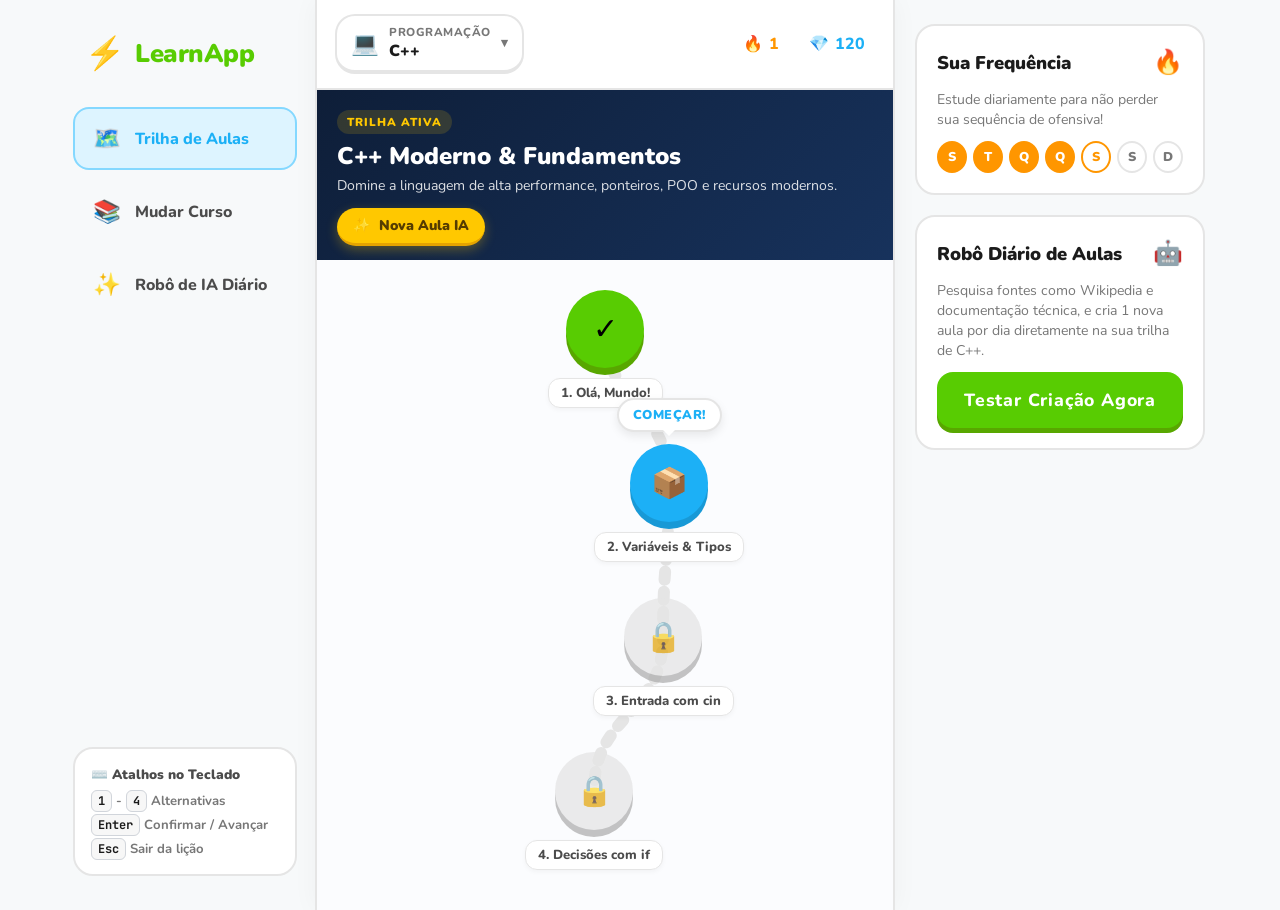
==== android/app/src/main/assets/index.html @ e6656e7a "feat(android): Estrutura nativa do projeto Android em Kotlin com WebView, ponte nativa e workflow de" ====
<!DOCTYPE html>
<html lang="pt-BR">
<head>
  <meta charset="UTF-8">
  <meta name="viewport" content="width=device-width, initial-scale=1.0, maximum-scale=1.0, user-scalable=no, viewport-fit=cover">
  <meta name="theme-color" content="#58cc02">
  <meta name="apple-mobile-web-app-capable" content="yes">
  <meta name="apple-mobile-web-app-status-bar-style" content="black-translucent">
  <title>LearnApp - Trilha de Aprendizado Diária</title>
  
  <link rel="manifest" href="manifest.json">
  <link rel="stylesheet" href="css/styles.css">
  
  <link rel="preconnect" href="https://fonts.googleapis.com">
  <link rel="preconnect" href="https://fonts.gstatic.com" crossorigin>
  <link href="https://fonts.googleapis.com/css2?family=Nunito:wght@600;700;800;900&family=JetBrains+Mono:wght@500;700&display=swap" rel="stylesheet">
</head>
<body>
  <!-- Container Principal Responsivo (Mobile & Desktop) -->
  <div class="desktop-layout-wrapper">

    <!-- BARRA LATERAL ESQUERDA (DESKTOP) -->
    <aside class="desktop-sidebar-left">
      <div class="brand-logo">
        <span class="logo-icon">⚡</span>
        <span class="logo-text">LearnApp</span>
      </div>

      <nav class="sidebar-nav">
        <button class="nav-item active" id="nav-trail">
          <span class="nav-icon">🗺️</span>
          <span class="nav-label">Trilha de Aulas</span>
        </button>
        <button class="nav-item" id="nav-topics" onclick="window.app && window.app.openTopicModal()">
          <span class="nav-icon">📚</span>
          <span class="nav-label">Mudar Curso</span>
        </button>
        <button class="nav-item" id="nav-ai-bot" onclick="window.app && window.app.openGeneratorModal()">
          <span class="nav-icon">✨</span>
          <span class="nav-label">Robô de IA Diário</span>
        </button>
      </nav>

      <div class="sidebar-shortcuts-card">
        <div class="shortcuts-title">⌨️ Atalhos no Teclado</div>
        <ul class="shortcuts-list">
          <li><kbd>1</kbd> - <kbd>4</kbd> Alternativas</li>
          <li><kbd>Enter</kbd> Confirmar / Avançar</li>
          <li><kbd>Esc</kbd> Sair da lição</li>
        </ul>
      </div>
    </aside>

    <!-- COLUNA CENTRAL (TRILHA ESTILO DUOLINGO) -->
    <main class="main-content-column">
      
      <!-- Barra Superior (Mobile & Desktop) -->
      <header class="top-nav">
        <div class="topic-selector-btn" id="topic-selector-btn" title="Mudar Tópico de Estudo">
          <span class="topic-icon">💻</span>
          <div class="topic-breadcrumb">
            <span class="topic-category" id="current-category">Programação</span>
            <span class="topic-title" id="current-subtopic">C++</span>
          </div>
          <span class="dropdown-arrow">▾</span>
        </div>

        <div class="user-stats">
          <div class="stat-badge streak-badge" title="Dias seguidos de estudo">
            <span class="stat-icon">🔥</span>
            <span class="stat-value" id="streak-count">1</span>
          </div>
          <div class="stat-badge xp-badge" title="Seus pontos de experiência">
            <span class="stat-icon">💎</span>
            <span class="stat-value" id="xp-count">120</span>
          </div>
        </div>
      </header>

      <!-- Banner Informativo do Tópico Atual -->
      <section class="topic-hero">
        <div class="hero-content">
          <div class="hero-tag">Trilha Ativa</div>
          <h1 id="hero-subtopic-title">C++ Fundamentos</h1>
          <p id="hero-subtopic-desc">Aprenda a linguagem de alta performance passo a passo com aulas interativas diárias.</p>
        </div>
        <button class="btn-generator-action" id="btn-simulate-daily" title="Simula a criação automática de uma nova aula hoje">
          <span class="sparkle">✨</span> Nova Aula IA
        </button>
      </section>

      <!-- Caminho de Aprendizado (Path estilo Duolingo em Zigzag) -->
      <section class="path-container" id="path-container">
        <svg class="path-connector-svg" id="path-svg"></svg>
        <div class="nodes-list" id="nodes-list"></div>
      </section>

      <!-- Navegação Inferior (Apenas Mobile / Android) -->
      <nav class="mobile-bottom-nav">
        <button class="mobile-nav-btn active">
          <span>🗺️</span>
          <small>Trilha</small>
        </button>
        <button class="mobile-nav-btn" onclick="window.app && window.app.openTopicModal()">
          <span>📚</span>
          <small>Cursos</small>
        </button>
        <button class="mobile-nav-btn" onclick="window.app && window.app.openGeneratorModal()">
          <span>✨</span>
          <small>Robô IA</small>
        </button>
      </nav>
    </main>

    <!-- BARRA LATERAL DIREITA (DESKTOP) -->
    <aside class="desktop-sidebar-right">
      <div class="desktop-card streak-card">
        <div class="card-header-row">
          <h3>Sua Frequência</h3>
          <span style="font-size: 1.5rem;">🔥</span>
        </div>
        <p class="card-desc">Estude diariamente para não perder sua sequência de ofensiva!</p>
        <div class="streak-days-row">
          <div class="day-circle active">S</div>
          <div class="day-circle active">T</div>
          <div class="day-circle active">Q</div>
          <div class="day-circle active">Q</div>
          <div class="day-circle today">S</div>
          <div class="day-circle">S</div>
          <div class="day-circle">D</div>
        </div>
      </div>

      <div class="desktop-card ai-info-card">
        <div class="card-header-row">
          <h3>Robô Diário de Aulas</h3>
          <span style="font-size: 1.5rem;">🤖</span>
        </div>
        <p class="card-desc">
          Pesquisa fontes como Wikipedia e documentação técnica, e cria 1 nova aula por dia diretamente na sua trilha de C++.
        </p>
        <button class="btn-tactile btn-primary btn-sm" onclick="window.app && window.app.openGeneratorModal()">
          Testar Criação Agora
        </button>
      </div>
    </aside>
  </div>

  <!-- MODAIS E COMPONENTES GLOBAIS -->

  <!-- Modal Seletor de Tópicos e Subtópicos -->
  <div class="modal-overlay hidden" id="topic-modal">
    <div class="modal-card">
      <div class="modal-header">
        <h2>Selecione o Conteúdo</h2>
        <button class="modal-close-btn" id="close-topic-modal">✕</button>
      </div>
      <div class="modal-body" id="topics-tree-container"></div>
    </div>
  </div>

  <!-- Modal de Execução da Lição (Player Interativo com Botões Grandes) -->
  <div class="lesson-player-overlay hidden" id="lesson-player">
    <div class="player-container">
      <!-- Topo da Lição: Progresso e Fechar -->
      <div class="player-header">
        <button class="player-close-btn" id="close-lesson-btn" title="Sair da lição">✕</button>
        <div class="progress-bar-bg">
          <div class="progress-bar-fill" id="lesson-progress-fill" style="width: 0%;"></div>
        </div>
        <div class="player-hearts" title="Energia">❤️</div>
      </div>

      <!-- Conteúdo do Passo da Lição -->
      <div class="player-body" id="player-step-content"></div>

      <!-- Rodapé da Lição: Feedback e Botão Grande de Avançar -->
      <footer class="player-footer" id="player-footer">
        <div class="feedback-banner hidden" id="feedback-banner">
          <div class="feedback-icon" id="feedback-icon">✓</div>
          <div class="feedback-text">
            <strong id="feedback-title">Excelente!</strong>
            <p id="feedback-message">Explicação da resposta.</p>
          </div>
        </div>
        <button class="btn-tactile btn-continue" id="btn-player-action">CONTINUAR</button>
      </footer>
    </div>
  </div>

  <!-- Modal Simulador da IA Geradora Diária -->
  <div class="modal-overlay hidden" id="generator-modal">
    <div class="modal-card generator-card">
      <div class="modal-header">
        <h2>🤖 Robô de Criação Diária</h2>
        <button class="modal-close-btn" id="close-generator-modal">✕</button>
      </div>
      <div class="modal-body">
        <p class="generator-info">
          Este recurso demonstra como o código no servidor pesquisa novos conteúdos na internet e cria automaticamente o próximo nó do seu caminho de aprendizado!
        </p>
        <div class="generator-status-box" id="generator-status">
          <div class="status-step" id="gen-step-1">🔍 1. Pesquisando novo tópico na internet (C++20/C++23)...</div>
          <div class="status-step" id="gen-step-2">🧠 2. Estruturando aula didática e exercícios com IA...</div>
          <div class="status-step" id="gen-step-3">💾 3. Salvando nova aula no caminho de estudos...</div>
        </div>
        <button class="btn-tactile btn-primary btn-full" id="btn-run-simulation">
          GERAR NOVA AULA DE HOJE
        </button>
      </div>
    </div>
  </div>

  <script src="js/courses.js"></script>
  <script src="js/app.js"></script>
  <script>
    // Registro do Service Worker para Android e Desktop
    if ('serviceWorker' in navigator) {
      window.addEventListener('load', () => {
        navigator.serviceWorker.register('sw.js').catch(() => {});
      });
    }
  </script>
</body>
</html>
---- android/app/src/main/assets/css/styles.css ----
:root {
  --color-green: #58cc02;
  --color-green-shadow: #58a700;
  --color-blue: #1cb0f6;
  --color-blue-shadow: #1899d6;
  --color-gold: #ffc800;
  --color-gold-shadow: #e5a400;
  --color-orange: #ff9600;
  --color-orange-shadow: #d87e00;
  --color-red: #ea2b2b;
  --color-red-shadow: #c71b1b;
  --color-purple: #ce82ff;
  --color-purple-shadow: #a855f7;

  --color-gray-100: #f7f7f7;
  --color-gray-200: #e5e5e5;
  --color-gray-300: #d1d5db;
  --color-gray-500: #777777;
  --color-gray-700: #4b4b4b;
  --color-gray-900: #1b1b1b;
  --color-card-locked: #e5e5e5;
  --color-card-locked-shadow: #afafaf;

  --font-main: 'Nunito', -apple-system, BlinkMacSystemFont, 'Segoe UI', Roboto, sans-serif;
  --font-mono: 'JetBrains Mono', monospace;

  --border-radius-pill: 9999px;
  --border-radius-card: 20px;
  --border-radius-btn: 16px;
}

* {
  box-sizing: border-box;
  margin: 0;
  padding: 0;
  -webkit-tap-highlight-color: transparent;
}

body {
  font-family: var(--font-main);
  background-color: #f7f9fa;
  color: var(--color-gray-900);
  min-height: 100vh;
  overflow-x: hidden;
}

/* ==========================================================================
   Layout Responsivo: Wrapper Multi-Plataforma (Desktop & Android)
   ========================================================================== */
.desktop-layout-wrapper {
  display: flex;
  justify-content: center;
  width: 100%;
  max-width: 1240px;
  margin: 0 auto;
  min-height: 100vh;
}

/* Coluna Central */
.main-content-column {
  width: 100%;
  max-width: 580px;
  background-color: #ffffff;
  min-height: 100vh;
  display: flex;
  flex-direction: column;
  position: relative;
  box-shadow: 0 0 25px rgba(0,0,0,0.04);
}

/* ==========================================================================
   Barra Lateral Esquerda (Desktop)
   ========================================================================== */
.desktop-sidebar-left {
  display: none;
  width: 260px;
  padding: 24px 18px;
  flex-direction: column;
  gap: 24px;
  position: sticky;
  top: 0;
  height: 100vh;
}

.brand-logo {
  display: flex;
  align-items: center;
  gap: 10px;
  padding: 8px 12px;
}

.logo-icon {
  font-size: 2rem;
}

.logo-text {
  font-size: 1.6rem;
  font-weight: 900;
  color: var(--color-green);
  letter-spacing: -0.5px;
}

.sidebar-nav {
  display: flex;
  flex-direction: column;
  gap: 10px;
}

.nav-item {
  display: flex;
  align-items: center;
  gap: 14px;
  padding: 14px 18px;
  border-radius: var(--border-radius-btn);
  border: 2px solid transparent;
  background: transparent;
  font-family: var(--font-main);
  font-size: 1rem;
  font-weight: 800;
  color: var(--color-gray-700);
  cursor: pointer;
  transition: all 0.15s ease;
  text-align: left;
}

.nav-item:hover {
  background: #f0f2f5;
}

.nav-item.active {
  background: #ddf4ff;
  border-color: #84d8ff;
  color: var(--color-blue);
}

.nav-icon {
  font-size: 1.4rem;
}

.sidebar-shortcuts-card {
  margin-top: auto;
  background: #ffffff;
  border: 2px solid var(--color-gray-200);
  border-radius: var(--border-radius-card);
  padding: 16px;
}

.shortcuts-title {
  font-size: 0.85rem;
  font-weight: 900;
  color: var(--color-gray-700);
  margin-bottom: 8px;
}

.shortcuts-list {
  list-style: none;
  display: flex;
  flex-direction: column;
  gap: 6px;
  font-size: 0.82rem;
  color: var(--color-gray-500);
  font-weight: 700;
}

.shortcuts-list kbd {
  background: var(--color-gray-100);
  border: 1px solid var(--color-gray-300);
  padding: 2px 6px;
  border-radius: 6px;
  font-family: var(--font-mono);
  font-size: 0.75rem;
  color: var(--color-gray-900);
}

/* ==========================================================================
   Barra Lateral Direita (Desktop)
   ========================================================================== */
.desktop-sidebar-right {
  display: none;
  width: 330px;
  padding: 24px 20px;
  flex-direction: column;
  gap: 20px;
  position: sticky;
  top: 0;
  height: 100vh;
}

.desktop-card {
  background: #ffffff;
  border: 2px solid var(--color-gray-200);
  border-radius: var(--border-radius-card);
  padding: 20px;
  display: flex;
  flex-direction: column;
  gap: 12px;
}

.card-header-row {
  display: flex;
  justify-content: space-between;
  align-items: center;
}

.card-header-row h3 {
  font-size: 1.15rem;
  font-weight: 900;
  color: var(--color-gray-900);
}

.card-desc {
  font-size: 0.88rem;
  color: var(--color-gray-500);
  line-height: 1.4;
}

.streak-days-row {
  display: flex;
  justify-content: space-between;
  gap: 6px;
}

.day-circle {
  width: 32px;
  height: 32px;
  border-radius: 50%;
  border: 2px solid var(--color-gray-200);
  display: flex;
  align-items: center;
  justify-content: center;
  font-size: 0.8rem;
  font-weight: 900;
  color: var(--color-gray-500);
}

.day-circle.active {
  background: var(--color-orange);
  border-color: var(--color-orange);
  color: white;
}

.day-circle.today {
  border-color: var(--color-orange);
  color: var(--color-orange);
}

.btn-sm {
  padding: 10px 14px;
  font-size: 0.9rem;
}

/* ==========================================================================
   Barra Superior de Navegação
   ========================================================================== */
.top-nav {
  position: sticky;
  top: 0;
  z-index: 50;
  display: flex;
  justify-content: space-between;
  align-items: center;
  padding: 14px 18px;
  background: rgba(255, 255, 255, 0.96);
  backdrop-filter: blur(8px);
  border-bottom: 2px solid var(--color-gray-200);
}

.topic-selector-btn {
  display: flex;
  align-items: center;
  gap: 10px;
  padding: 8px 14px;
  border-radius: var(--border-radius-card);
  border: 2px solid var(--color-gray-200);
  border-bottom: 4px solid var(--color-gray-200);
  cursor: pointer;
  background: white;
  transition: all 0.1s ease;
  user-select: none;
}

.topic-selector-btn:hover {
  background: var(--color-gray-100);
}

.topic-selector-btn:active {
  transform: translateY(2px);
  border-bottom-width: 2px;
}

.topic-icon {
  font-size: 1.4rem;
}

.topic-breadcrumb {
  display: flex;
  flex-direction: column;
}

.topic-category {
  font-size: 0.72rem;
  font-weight: 800;
  text-transform: uppercase;
  color: var(--color-gray-500);
  letter-spacing: 0.5px;
}

.topic-title {
  font-size: 1rem;
  font-weight: 900;
  color: var(--color-gray-900);
}

.dropdown-arrow {
  color: var(--color-gray-500);
  font-size: 0.8rem;
  font-weight: 900;
}

.user-stats {
  display: flex;
  align-items: center;
  gap: 10px;
}

.stat-badge {
  display: flex;
  align-items: center;
  gap: 6px;
  font-size: 1rem;
  font-weight: 800;
  padding: 6px 10px;
  border-radius: var(--border-radius-pill);
}

.streak-badge {
  color: var(--color-orange);
}

.xp-badge {
  color: var(--color-blue);
}

/* ==========================================================================
   Hero / Cabeçalho do Subtópico
   ========================================================================== */
.topic-hero {
  padding: 20px 20px 14px 20px;
  background: linear-gradient(135deg, #0e1e38 0%, #17325c 100%);
  color: white;
  display: flex;
  flex-direction: column;
  gap: 12px;
}

.hero-tag {
  display: inline-block;
  font-size: 0.72rem;
  font-weight: 900;
  letter-spacing: 1px;
  text-transform: uppercase;
  color: var(--color-gold);
  background: rgba(255, 200, 0, 0.15);
  padding: 4px 10px;
  border-radius: var(--border-radius-pill);
  width: fit-content;
  margin-bottom: 6px;
}

.hero-content h1 {
  font-size: 1.5rem;
  font-weight: 900;
  margin-bottom: 4px;
}

.hero-content p {
  font-size: 0.88rem;
  opacity: 0.85;
  line-height: 1.4;
}

.btn-generator-action {
  align-self: flex-start;
  display: flex;
  align-items: center;
  gap: 8px;
  background: var(--color-gold);
  color: #553c00;
  font-family: var(--font-main);
  font-size: 0.88rem;
  font-weight: 900;
  padding: 8px 16px;
  border-radius: var(--border-radius-pill);
  border: none;
  border-bottom: 3px solid var(--color-gold-shadow);
  cursor: pointer;
  box-shadow: 0 4px 12px rgba(255, 200, 0, 0.3);
  transition: transform 0.1s, border-bottom-width 0.1s;
}

.btn-generator-action:hover {
  filter: brightness(1.05);
}

.btn-generator-action:active {
  transform: translateY(2px);
  border-bottom-width: 1px;
}

/* ==========================================================================
   Caminho de Aprendizado (Path Duolingo)
   ========================================================================== */
.path-container {
  flex: 1;
  position: relative;
  padding: 30px 10px 100px 10px;
  display: flex;
  flex-direction: column;
  align-items: center;
  min-height: 600px;
  background: #fbfcfe;
}

.path-connector-svg {
  position: absolute;
  top: 0;
  left: 0;
  width: 100%;
  height: 100%;
  pointer-events: none;
  z-index: 1;
}

.nodes-list {
  display: flex;
  flex-direction: column;
  align-items: center;
  gap: 36px;
  width: 100%;
  position: relative;
  z-index: 2;
}

/* Estrutura de cada Nó */
.node-wrapper {
  position: relative;
  display: flex;
  flex-direction: column;
  align-items: center;
  transition: transform 0.3s ease;
}

/* Botão Redondo 3D do Nó */
.node-circle-btn {
  width: 78px;
  height: 78px;
  border-radius: 50%;
  border: none;
  cursor: pointer;
  display: flex;
  flex-direction: column;
  align-items: center;
  justify-content: center;
  position: relative;
  transition: transform 0.1s ease, box-shadow 0.1s ease;
  user-select: none;
}

.node-circle-btn .node-icon {
  font-size: 1.85rem;
}

/* Estados do Nó */
.node-wrapper.completed .node-circle-btn {
  background: var(--color-green);
  box-shadow: 0 7px 0 var(--color-green-shadow);
}

.node-wrapper.completed .node-circle-btn:active {
  transform: translateY(4px);
  box-shadow: 0 3px 0 var(--color-green-shadow);
}

.node-wrapper.current .node-circle-btn {
  background: var(--color-blue);
  box-shadow: 0 7px 0 var(--color-blue-shadow);
  animation: pulse-current 2s infinite ease-in-out;
}

.node-wrapper.current .node-circle-btn:active {
  transform: translateY(4px);
  box-shadow: 0 3px 0 var(--color-blue-shadow);
}

.node-wrapper.locked .node-circle-btn {
  background: var(--color-card-locked);
  box-shadow: 0 7px 0 var(--color-card-locked-shadow);
  cursor: not-allowed;
  opacity: 0.75;
}

.node-wrapper.daily-ai .node-circle-btn {
  background: var(--color-purple);
  box-shadow: 0 7px 0 var(--color-purple-shadow);
}

.node-wrapper.daily-ai .node-circle-btn:active {
  transform: translateY(4px);
  box-shadow: 0 3px 0 var(--color-purple-shadow);
}

/* Tooltip do Nó Ativo */
.node-tooltip {
  position: absolute;
  top: -46px;
  background: #ffffff;
  color: var(--color-blue);
  font-size: 0.8rem;
  font-weight: 900;
  padding: 6px 14px;
  border-radius: var(--border-radius-pill);
  border: 2px solid var(--color-gray-200);
  box-shadow: 0 4px 10px rgba(0,0,0,0.08);
  white-space: nowrap;
  animation: bounce-tooltip 1s infinite alternate ease-in-out;
  letter-spacing: 0.5px;
}

.node-tooltip::after {
  content: '';
  position: absolute;
  bottom: -6px;
  left: 50%;
  transform: translateX(-50%);
  width: 0;
  height: 0;
  border-left: 6px solid transparent;
  border-right: 6px solid transparent;
  border-top: 6px solid #ffffff;
}

/* Rótulo abaixo do nó */
.node-title-badge {
  margin-top: 10px;
  font-size: 0.82rem;
  font-weight: 800;
  color: var(--color-gray-700);
  background: white;
  padding: 5px 12px;
  border-radius: 12px;
  border: 1px solid var(--color-gray-200);
  max-width: 170px;
  text-align: center;
  box-shadow: 0 2px 5px rgba(0,0,0,0.04);
}

.node-tag-ia {
  display: inline-block;
  font-size: 0.65rem;
  color: var(--color-purple);
  font-weight: 900;
  margin-right: 4px;
}

@keyframes pulse-current {
  0% { transform: scale(1); }
  50% { transform: scale(1.05); }
  100% { transform: scale(1); }
}

@keyframes bounce-tooltip {
  0% { transform: translateY(0); }
  100% { transform: translateY(-4px); }
}

/* ==========================================================================
   Navegação Inferior Mobile / Android
   ========================================================================== */
.mobile-bottom-nav {
  display: flex;
  position: fixed;
  bottom: 0;
  left: 0;
  right: 0;
  background: #ffffff;
  border-top: 2px solid var(--color-gray-200);
  padding: 8px 16px;
  padding-bottom: max(8px, env(safe-area-inset-bottom));
  justify-content: space-around;
  z-index: 40;
}

.mobile-nav-btn {
  display: flex;
  flex-direction: column;
  align-items: center;
  gap: 2px;
  background: none;
  border: none;
  cursor: pointer;
  font-family: var(--font-main);
  color: var(--color-gray-500);
  font-weight: 800;
}

.mobile-nav-btn span {
  font-size: 1.4rem;
}

.mobile-nav-btn small {
  font-size: 0.72rem;
}

.mobile-nav-btn.active {
  color: var(--color-blue);
}

/* ==========================================================================
   Botões Táteis 3D (Design Duolingo)
   ========================================================================== */
.btn-tactile {
  width: 100%;
  font-family: var(--font-main);
  font-size: 1.1rem;
  font-weight: 800;
  letter-spacing: 0.8px;
  padding: 16px 20px;
  border-radius: var(--border-radius-btn);
  border: none;
  cursor: pointer;
  user-select: none;
  transition: all 0.1s ease;
  display: flex;
  align-items: center;
  justify-content: center;
  gap: 8px;
}

.btn-primary {
  background: var(--color-green);
  color: white;
  box-shadow: 0 5px 0 var(--color-green-shadow);
}

.btn-primary:hover {
  filter: brightness(1.05);
}

.btn-primary:active {
  transform: translateY(3px);
  box-shadow: 0 2px 0 var(--color-green-shadow);
}

.btn-continue {
  background: var(--color-green);
  color: white;
  box-shadow: 0 5px 0 var(--color-green-shadow);
}

.btn-continue:active {
  transform: translateY(3px);
  box-shadow: 0 2px 0 var(--color-green-shadow);
}

/* ==========================================================================
   Modais Genéricos
   ========================================================================== */
.modal-overlay {
  position: fixed;
  top: 0;
  left: 0;
  right: 0;
  bottom: 0;
  background: rgba(0, 0, 0, 0.65);
  z-index: 100;
  display: flex;
  align-items: center;
  justify-content: center;
  padding: 20px;
  backdrop-filter: blur(4px);
}

.modal-card {
  width: 100%;
  max-width: 460px;
  background: white;
  border-radius: 24px;
  overflow: hidden;
  box-shadow: 0 20px 40px rgba(0,0,0,0.25);
  display: flex;
  flex-direction: column;
  max-height: 85vh;
}

.modal-header {
  padding: 18px 22px;
  display: flex;
  justify-content: space-between;
  align-items: center;
  border-bottom: 2px solid var(--color-gray-200);
}

.modal-header h2 {
  font-size: 1.25rem;
  font-weight: 900;
  color: var(--color-gray-900);
}

.modal-close-btn {
  background: none;
  border: none;
  font-size: 1.3rem;
  color: var(--color-gray-500);
  cursor: pointer;
  padding: 4px 8px;
}

.modal-body {
  padding: 20px;
  overflow-y: auto;
}

/* Árvore de Tópicos e Subtópicos */
.category-group {
  margin-bottom: 20px;
}

.category-name {
  font-size: 0.8rem;
  font-weight: 900;
  text-transform: uppercase;
  color: var(--color-gray-500);
  margin-bottom: 8px;
  padding-left: 4px;
  letter-spacing: 0.5px;
}

.subtopic-item {
  display: flex;
  align-items: center;
  justify-content: space-between;
  padding: 14px 18px;
  background: var(--color-gray-100);
  border: 2px solid var(--color-gray-200);
  border-radius: 16px;
  margin-bottom: 10px;
  cursor: pointer;
  transition: all 0.15s ease;
}

.subtopic-item:hover {
  border-color: var(--color-blue);
  background: #f0f8ff;
}

.subtopic-item.active {
  border-color: var(--color-green);
  background: #eafaf1;
  border-width: 2px;
}

.subtopic-left {
  display: flex;
  align-items: center;
  gap: 12px;
}

.subtopic-icon {
  font-size: 1.5rem;
}

.subtopic-title-text {
  font-size: 1.05rem;
  font-weight: 800;
}

.subtopic-lessons-count {
  font-size: 0.78rem;
  color: var(--color-gray-500);
  font-weight: 700;
}

/* ==========================================================================
   Player de Lição (Tela Cheia / Foco com Botões Gigantes)
   ========================================================================== */
.lesson-player-overlay {
  position: fixed;
  top: 0;
  left: 0;
  right: 0;
  bottom: 0;
  background: rgba(0, 0, 0, 0.4);
  z-index: 200;
  display: flex;
  align-items: center;
  justify-content: center;
}

.player-container {
  width: 100%;
  max-width: 600px;
  height: 100%;
  display: flex;
  flex-direction: column;
  background: white;
}

.player-header {
  padding: 16px 22px;
  display: flex;
  align-items: center;
  gap: 16px;
}

.player-close-btn {
  background: none;
  border: none;
  font-size: 1.4rem;
  color: var(--color-gray-500);
  cursor: pointer;
}

.progress-bar-bg {
  flex: 1;
  height: 14px;
  background: var(--color-gray-200);
  border-radius: var(--border-radius-pill);
  overflow: hidden;
}

.progress-bar-fill {
  height: 100%;
  background: var(--color-green);
  border-radius: var(--border-radius-pill);
  transition: width 0.3s ease;
}

.player-hearts {
  font-size: 1.2rem;
}

.player-body {
  flex: 1;
  padding: 24px 24px;
  overflow-y: auto;
  display: flex;
  flex-direction: column;
}

/* Estilos de Conteúdo da Lição */
.step-heading {
  font-size: 1.55rem;
  font-weight: 900;
  color: var(--color-gray-900);
  margin-bottom: 18px;
  line-height: 1.3;
}

.step-card {
  background: #fdfdfd;
  border: 2px solid var(--color-gray-200);
  border-radius: 20px;
  padding: 20px;
  margin-bottom: 20px;
  line-height: 1.6;
  font-size: 1.1rem;
  color: #333333;
}

.step-keypoint {
  background: #fff8e6;
  border: 2px solid #ffdf85;
  border-radius: 20px;
  padding: 18px 20px;
  margin-bottom: 20px;
  display: flex;
  align-items: flex-start;
  gap: 14px;
}

.step-keypoint .keypoint-icon {
  font-size: 1.6rem;
}

.step-keypoint .keypoint-text {
  font-size: 1rem;
  font-weight: 700;
  color: #724e00;
  line-height: 1.5;
}

/* Bloco de Código C++ */
.code-block {
  background: #1e1e2e;
  color: #cdd6f4;
  font-family: var(--font-mono);
  font-size: 0.95rem;
  padding: 16px;
  border-radius: 14px;
  margin: 14px 0;
  overflow-x: auto;
  border-left: 4px solid var(--color-blue);
  line-height: 1.5;
}

/* Botões Gigantes de Alternativas (Quiz) */
.quiz-options-list {
  display: flex;
  flex-direction: column;
  gap: 14px;
  margin-top: 10px;
}

.btn-quiz-option {
  width: 100%;
  font-family: var(--font-main);
  text-align: left;
  background: white;
  border: 2px solid var(--color-gray-200);
  border-bottom: 4px solid var(--color-gray-200);
  border-radius: var(--border-radius-btn);
  padding: 18px 22px;
  font-size: 1.15rem;
  font-weight: 800;
  color: var(--color-gray-900);
  cursor: pointer;
  transition: all 0.1s ease;
  display: flex;
  align-items: center;
  gap: 14px;
  user-select: none;
}

.btn-quiz-option:hover {
  background: #f8fbff;
  border-color: var(--color-blue);
}

.btn-quiz-option:active {
  transform: translateY(2px);
  border-bottom-width: 2px;
}

.btn-quiz-option.selected {
  border-color: var(--color-blue);
  border-bottom-color: var(--color-blue-shadow);
  background: #eef7ff;
  color: var(--color-blue);
}

.option-badge {
  width: 34px;
  height: 34px;
  border-radius: 8px;
  border: 2px solid var(--color-gray-200);
  display: flex;
  align-items: center;
  justify-content: center;
  font-size: 0.95rem;
  font-weight: 900;
  color: var(--color-gray-500);
}

.btn-quiz-option.selected .option-badge {
  border-color: var(--color-blue);
  background: var(--color-blue);
  color: white;
}

/* Rodapé do Player (Área de Feedback) */
.player-footer {
  padding: 18px 24px;
  border-top: 2px solid var(--color-gray-200);
  display: flex;
  flex-direction: column;
  gap: 14px;
  background: white;
}

.feedback-banner {
  padding: 16px 20px;
  border-radius: 16px;
  display: flex;
  align-items: center;
  gap: 14px;
}

.feedback-banner.correct {
  background: #d7ffb8;
  color: #2e6900;
}

.feedback-banner.wrong {
  background: #ffdfe0;
  color: #8f0e0e;
}

.feedback-icon {
  font-size: 2rem;
  font-weight: 900;
}

.feedback-text strong {
  display: block;
  font-size: 1.15rem;
  margin-bottom: 2px;
}

.feedback-text p {
  font-size: 0.95rem;
}

/* Tela de Vitória / Lição Concluída */
.victory-screen {
  text-align: center;
  padding: 40px 20px;
  display: flex;
  flex-direction: column;
  align-items: center;
  gap: 16px;
}

.victory-trophy {
  font-size: 5rem;
  animation: bounce-tooltip 0.8s infinite alternate ease-in-out;
}

.victory-title {
  font-size: 2.2rem;
  font-weight: 900;
  color: var(--color-green);
}

.victory-stats {
  display: flex;
  gap: 20px;
  margin-top: 10px;
}

.v-stat-card {
  background: #fdfdfd;
  border: 2px solid var(--color-gray-200);
  padding: 16px 28px;
  border-radius: 16px;
}

.v-stat-val {
  font-size: 1.6rem;
  font-weight: 900;
  color: var(--color-gold);
}

.v-stat-lbl {
  font-size: 0.8rem;
  font-weight: 800;
  color: var(--color-gray-500);
}

/* Modal Gerador IA */
.generator-card {
  max-width: 480px;
}

.generator-info {
  font-size: 0.95rem;
  line-height: 1.5;
  color: var(--color-gray-700);
  margin-bottom: 16px;
}

.generator-status-box {
  background: #181c24;
  color: #8be9fd;
  font-family: var(--font-mono);
  font-size: 0.85rem;
  padding: 16px;
  border-radius: 14px;
  margin-bottom: 20px;
  display: flex;
  flex-direction: column;
  gap: 8px;
}

.status-step {
  opacity: 0.4;
  transition: opacity 0.3s;
}

.status-step.active {
  opacity: 1;
  color: #50fa7b;
  font-weight: bold;
}

/* Helpers */
.hidden {
  display: none !important;
}

/* ==========================================================================
   MEDIA QUERIES: ADAPTAÇÃO DESKTOP (Telas >= 1024px)
   ========================================================================== */
@media (min-width: 1024px) {
  .desktop-sidebar-left {
    display: flex;
  }

  .desktop-sidebar-right {
    display: flex;
  }

  .main-content-column {
    border-left: 2px solid var(--color-gray-200);
    border-right: 2px solid var(--color-gray-200);
  }

  .mobile-bottom-nav {
    display: none;
  }

  .path-container {
    padding-bottom: 40px;
  }

  .player-container {
    height: 92vh;
    border-radius: 28px;
    box-shadow: 0 20px 60px rgba(0,0,0,0.3);
    overflow: hidden;
  }
}
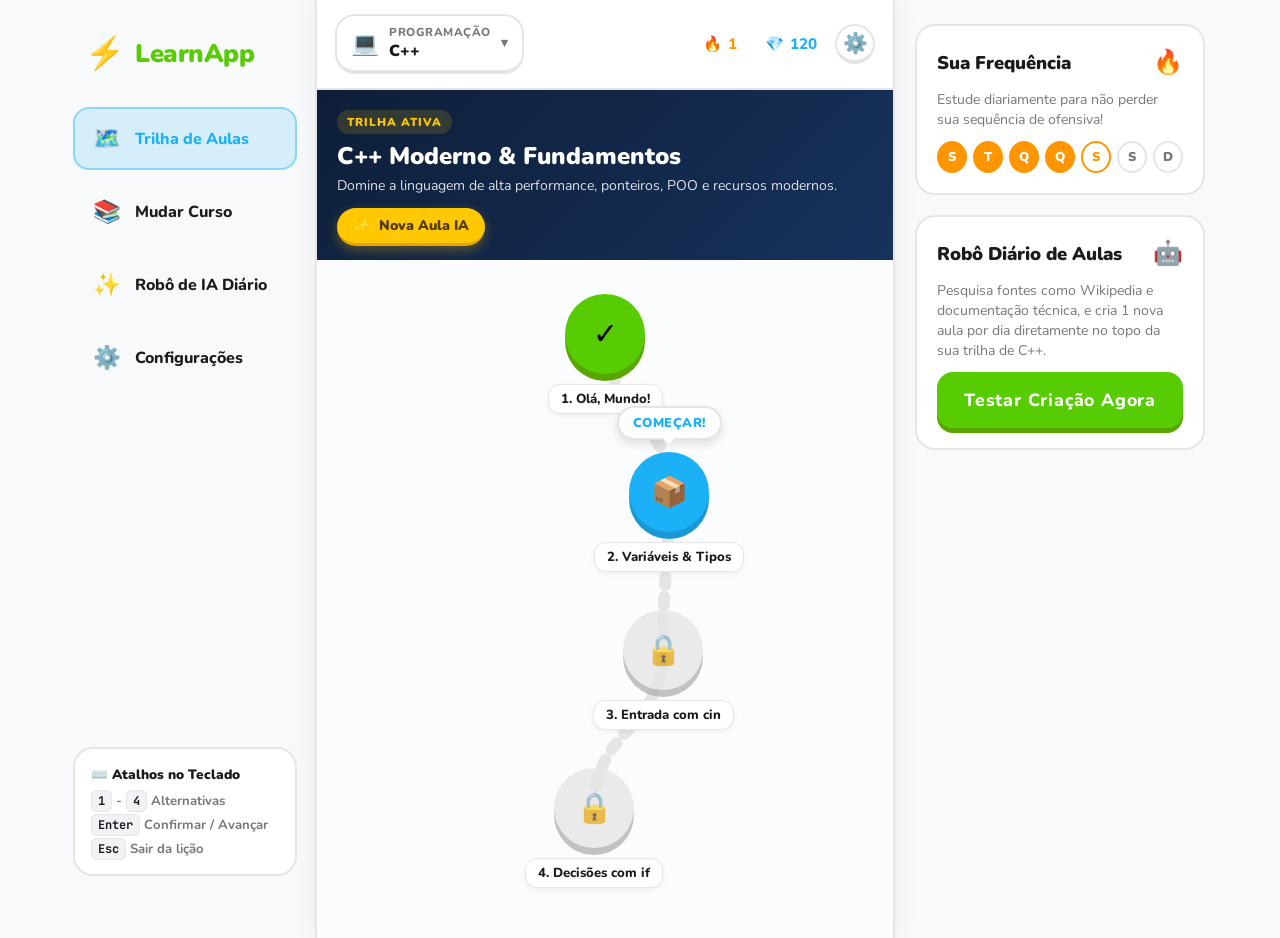
==== commit 8ebd7679: "feat: Adiciona tela de configuracoes, modo escuro automatico/manual e preserva trilha continua de ci" ====
--- a/android/app/src/main/assets/index.html
+++ b/android/app/src/main/assets/index.html
@@ -39,6 +39,10 @@
           <span class="nav-icon">✨</span>
           <span class="nav-label">Robô de IA Diário</span>
         </button>
+        <button class="nav-item" id="nav-settings" onclick="window.app && window.app.openSettingsModal()">
+          <span class="nav-icon">⚙️</span>
+          <span class="nav-label">Configurações</span>
+        </button>
       </nav>
 
       <div class="sidebar-shortcuts-card">
@@ -74,6 +78,9 @@
             <span class="stat-icon">💎</span>
             <span class="stat-value" id="xp-count">120</span>
           </div>
+          <button class="settings-btn" id="btn-open-settings" title="Abrir Configurações">
+            ⚙️
+          </button>
         </div>
       </header>
 
@@ -108,6 +115,10 @@
         <button class="mobile-nav-btn" onclick="window.app && window.app.openGeneratorModal()">
           <span>✨</span>
           <small>Robô IA</small>
+        </button>
+        <button class="mobile-nav-btn" onclick="window.app && window.app.openSettingsModal()">
+          <span>⚙️</span>
+          <small>Ajustes</small>
         </button>
       </nav>
     </main>
@@ -137,7 +148,7 @@
           <span style="font-size: 1.5rem;">🤖</span>
         </div>
         <p class="card-desc">
-          Pesquisa fontes como Wikipedia e documentação técnica, e cria 1 nova aula por dia diretamente na sua trilha de C++.
+          Pesquisa fontes como Wikipedia e documentação técnica, e cria 1 nova aula por dia diretamente no topo da sua trilha de C++.
         </p>
         <button class="btn-tactile btn-primary btn-sm" onclick="window.app && window.app.openGeneratorModal()">
           Testar Criação Agora
@@ -147,6 +158,93 @@
   </div>
 
   <!-- MODAIS E COMPONENTES GLOBAIS -->
+
+  <!-- Modal de Configurações -->
+  <div class="modal-overlay hidden" id="settings-modal">
+    <div class="modal-card settings-card">
+      <div class="modal-header">
+        <h2>⚙️ Configurações</h2>
+        <button class="modal-close-btn" id="close-settings-modal">✕</button>
+      </div>
+      <div class="modal-body">
+        <!-- Modo Escuro / Claro / Sistema -->
+        <div class="settings-section">
+          <label class="settings-label">Aparência / Modo Escuro</label>
+          <p class="settings-hint">Por padrão, o LearnApp detecta automaticamente o modo claro ou escuro configurado no seu celular/sistema.</p>
+          <div class="theme-options-grid">
+            <button class="theme-option-btn active" data-theme="system" id="theme-btn-system">
+              <span class="theme-icon">🌓</span>
+              <span class="theme-title">Sistema</span>
+              <small class="theme-sub">Automático</small>
+            </button>
+            <button class="theme-option-btn" data-theme="light" id="theme-btn-light">
+              <span class="theme-icon">☀️</span>
+              <span class="theme-title">Claro</span>
+              <small class="theme-sub">Sempre ativo</small>
+            </button>
+            <button class="theme-option-btn" data-theme="dark" id="theme-btn-dark">
+              <span class="theme-icon">🌙</span>
+              <span class="theme-title">Escuro</span>
+              <small class="theme-sub">Sempre ativo</small>
+            </button>
+          </div>
+        </div>
+
+        <!-- Opções de Interatividade -->
+        <div class="settings-section">
+          <label class="settings-label">Sons & Vibração</label>
+          
+          <div class="settings-toggle-row">
+            <div class="toggle-info">
+              <strong>Efeitos Sonoros</strong>
+              <span>Áudios sintetizados ao acertar ou errar</span>
+            </div>
+            <label class="switch">
+              <input type="checkbox" id="setting-sound" checked>
+              <span class="slider"></span>
+            </label>
+          </div>
+
+          <div class="settings-toggle-row">
+            <div class="toggle-info">
+              <strong>Vibração Háptica (Android)</strong>
+              <span>Resposta tátil ao tocar botões e alternativas</span>
+            </div>
+            <label class="switch">
+              <input type="checkbox" id="setting-vibration" checked>
+              <span class="slider"></span>
+            </label>
+          </div>
+        </div>
+
+        <!-- Direção da Trilha -->
+        <div class="settings-section">
+          <label class="settings-label">Estrutura do Aprendizado</label>
+          <div class="direction-info-box">
+            <span class="dir-icon">🗺️</span>
+            <div>
+              <strong>Trilha Contínua (Cima para Baixo)</strong>
+              <p>Inicie pelo nó no topo e avance passo a passo destravando novos desafios diários.</p>
+            </div>
+          </div>
+        </div>
+
+        <!-- Dados do Usuário -->
+        <div class="settings-section">
+          <label class="settings-label">Dados de Aprendizado</label>
+          <button class="btn-danger-outline" id="btn-reset-progress">
+            🔄 Redefinir Meu Progresso de Estudos
+          </button>
+        </div>
+
+        <!-- Rodapé do Modal -->
+        <div class="settings-footer-info">
+          <strong>LearnApp v1.2.4</strong>
+          <span>Android Kotlin & Web PWA • Modo Offline Ativo</span>
+        </div>
+      </div>
+    </div>
+  </div>
 
   <!-- Modal Seletor de Tópicos e Subtópicos -->
   <div class="modal-overlay hidden" id="topic-modal">
@@ -197,7 +295,7 @@
       </div>
       <div class="modal-body">
         <p class="generator-info">
-          Este recurso demonstra como o código no servidor pesquisa novos conteúdos na internet e cria automaticamente o próximo nó do seu caminho de aprendizado!
+          Este recurso demonstra como o código no servidor pesquisa novos conteúdos na internet e cria automaticamente o próximo nó no topo do seu caminho de aprendizado!
         </p>
         <div class="generator-status-box" id="generator-status">
           <div class="status-step" id="gen-step-1">🔍 1. Pesquisando novo tópico na internet (C++20/C++23)...</div>
--- a/android/app/src/main/assets/css/styles.css
+++ b/android/app/src/main/assets/css/styles.css
@@ -12,14 +12,28 @@
   --color-purple: #ce82ff;
   --color-purple-shadow: #a855f7;
 
-  --color-gray-100: #f7f7f7;
-  --color-gray-200: #e5e5e5;
-  --color-gray-300: #d1d5db;
-  --color-gray-500: #777777;
-  --color-gray-700: #4b4b4b;
-  --color-gray-900: #1b1b1b;
-  --color-card-locked: #e5e5e5;
-  --color-card-locked-shadow: #afafaf;
+  /* Cores Semânticas Modo Claro (Padrão) */
+  --bg-page: #f7f9fa;
+  --bg-surface: #ffffff;
+  --bg-surface-elevated: #ffffff;
+  --bg-card: #fdfdfd;
+  --bg-subtle: #f0f2f5;
+  --border-color: #e5e5e5;
+  --border-subtle: #eaeaea;
+  --text-main: #1b1b1b;
+  --text-secondary: #777777;
+  --text-muted: #9aa5b8;
+  --path-bg: #fbfcfe;
+  --path-line: #e5e5e5;
+  --modal-overlay: rgba(0, 0, 0, 0.65);
+  --modal-bg: #ffffff;
+  --code-bg: #1e1e2e;
+  --code-text: #cdd6f4;
+  --hero-bg: linear-gradient(135deg, #0e1e38 0%, #17325c 100%);
+  --nav-bg: rgba(255, 255, 255, 0.96);
+  --bottom-nav-bg: #ffffff;
+  --card-locked: #e5e5e5;
+  --card-locked-shadow: #afafaf;
 
   --font-main: 'Nunito', -apple-system, BlinkMacSystemFont, 'Segoe UI', Roboto, sans-serif;
   --font-mono: 'JetBrains Mono', monospace;
@@ -27,6 +41,85 @@
   --border-radius-pill: 9999px;
   --border-radius-card: 20px;
   --border-radius-btn: 16px;
+}
+
+/* ==========================================================================
+   Modo Escuro Automático do Celular/Sistema (prefers-color-scheme: dark)
+   ========================================================================== */
+@media (prefers-color-scheme: dark) {
+  :root:not([data-theme="light"]) {
+    --bg-page: #0f1115;
+    --bg-surface: #181b22;
+    --bg-surface-elevated: #1f242d;
+    --bg-card: #202530;
+    --bg-subtle: #242a36;
+    --border-color: #2d3340;
+    --border-subtle: #242a36;
+    --text-main: #f0f3f6;
+    --text-secondary: #9aa5b8;
+    --text-muted: #6e798e;
+    --path-bg: #12141a;
+    --path-line: #2b313f;
+    --modal-overlay: rgba(0, 0, 0, 0.82);
+    --modal-bg: #191d25;
+    --code-bg: #0d1117;
+    --code-text: #c9d1d9;
+    --hero-bg: linear-gradient(135deg, #080c14 0%, #101726 100%);
+    --nav-bg: rgba(24, 27, 34, 0.96);
+    --bottom-nav-bg: #181b22;
+    --card-locked: #272d3a;
+    --card-locked-shadow: #191d26;
+  }
+}
+
+/* Forçado Manualmente: Modo Escuro */
+[data-theme="dark"] {
+  --bg-page: #0f1115;
+  --bg-surface: #181b22;
+  --bg-surface-elevated: #1f242d;
+  --bg-card: #202530;
+  --bg-subtle: #242a36;
+  --border-color: #2d3340;
+  --border-subtle: #242a36;
+  --text-main: #f0f3f6;
+  --text-secondary: #9aa5b8;
+  --text-muted: #6e798e;
+  --path-bg: #12141a;
+  --path-line: #2b313f;
+  --modal-overlay: rgba(0, 0, 0, 0.82);
+  --modal-bg: #191d25;
+  --code-bg: #0d1117;
+  --code-text: #c9d1d9;
+  --hero-bg: linear-gradient(135deg, #080c14 0%, #101726 100%);
+  --nav-bg: rgba(24, 27, 34, 0.96);
+  --bottom-nav-bg: #181b22;
+  --card-locked: #272d3a;
+  --card-locked-shadow: #191d26;
+}
+
+/* Forçado Manualmente: Modo Claro */
+[data-theme="light"] {
+  --bg-page: #f7f9fa;
+  --bg-surface: #ffffff;
+  --bg-surface-elevated: #ffffff;
+  --bg-card: #fdfdfd;
+  --bg-subtle: #f0f2f5;
+  --border-color: #e5e5e5;
+  --border-subtle: #eaeaea;
+  --text-main: #1b1b1b;
+  --text-secondary: #777777;
+  --text-muted: #9aa5b8;
+  --path-bg: #fbfcfe;
+  --path-line: #e5e5e5;
+  --modal-overlay: rgba(0, 0, 0, 0.65);
+  --modal-bg: #ffffff;
+  --code-bg: #1e1e2e;
+  --code-text: #cdd6f4;
+  --hero-bg: linear-gradient(135deg, #0e1e38 0%, #17325c 100%);
+  --nav-bg: rgba(255, 255, 255, 0.96);
+  --bottom-nav-bg: #ffffff;
+  --card-locked: #e5e5e5;
+  --card-locked-shadow: #afafaf;
 }
 
 * {
@@ -38,10 +131,11 @@
 
 body {
   font-family: var(--font-main);
-  background-color: #f7f9fa;
-  color: var(--color-gray-900);
+  background-color: var(--bg-page);
+  color: var(--text-main);
   min-height: 100vh;
   overflow-x: hidden;
+  transition: background-color 0.25s ease, color 0.25s ease;
 }
 
 /* ==========================================================================
@@ -60,12 +154,13 @@
 .main-content-column {
   width: 100%;
   max-width: 580px;
-  background-color: #ffffff;
+  background-color: var(--bg-surface);
   min-height: 100vh;
   display: flex;
   flex-direction: column;
   position: relative;
-  box-shadow: 0 0 25px rgba(0,0,0,0.04);
+  box-shadow: 0 0 25px rgba(0,0,0,0.06);
+  transition: background-color 0.25s ease;
 }
 
 /* ==========================================================================
@@ -117,19 +212,19 @@
   font-family: var(--font-main);
   font-size: 1rem;
   font-weight: 800;
-  color: var(--color-gray-700);
+  color: var(--text-main);
   cursor: pointer;
   transition: all 0.15s ease;
   text-align: left;
 }
 
 .nav-item:hover {
-  background: #f0f2f5;
+  background: var(--bg-subtle);
 }
 
 .nav-item.active {
-  background: #ddf4ff;
-  border-color: #84d8ff;
+  background: rgba(28, 176, 246, 0.15);
+  border-color: rgba(28, 176, 246, 0.4);
   color: var(--color-blue);
 }
 
@@ -139,8 +234,8 @@
 
 .sidebar-shortcuts-card {
   margin-top: auto;
-  background: #ffffff;
-  border: 2px solid var(--color-gray-200);
+  background: var(--bg-surface-elevated);
+  border: 2px solid var(--border-color);
   border-radius: var(--border-radius-card);
   padding: 16px;
 }
@@ -148,7 +243,7 @@
 .shortcuts-title {
   font-size: 0.85rem;
   font-weight: 900;
-  color: var(--color-gray-700);
+  color: var(--text-main);
   margin-bottom: 8px;
 }
 
@@ -158,18 +253,18 @@
   flex-direction: column;
   gap: 6px;
   font-size: 0.82rem;
-  color: var(--color-gray-500);
+  color: var(--text-secondary);
   font-weight: 700;
 }
 
 .shortcuts-list kbd {
-  background: var(--color-gray-100);
-  border: 1px solid var(--color-gray-300);
+  background: var(--bg-subtle);
+  border: 1px solid var(--border-color);
   padding: 2px 6px;
   border-radius: 6px;
   font-family: var(--font-mono);
   font-size: 0.75rem;
-  color: var(--color-gray-900);
+  color: var(--text-main);
 }
 
 /* ==========================================================================
@@ -187,8 +282,8 @@
 }
 
 .desktop-card {
-  background: #ffffff;
-  border: 2px solid var(--color-gray-200);
+  background: var(--bg-surface-elevated);
+  border: 2px solid var(--border-color);
   border-radius: var(--border-radius-card);
   padding: 20px;
   display: flex;
@@ -205,12 +300,12 @@
 .card-header-row h3 {
   font-size: 1.15rem;
   font-weight: 900;
-  color: var(--color-gray-900);
+  color: var(--text-main);
 }
 
 .card-desc {
   font-size: 0.88rem;
-  color: var(--color-gray-500);
+  color: var(--text-secondary);
   line-height: 1.4;
 }
 
@@ -224,13 +319,13 @@
   width: 32px;
   height: 32px;
   border-radius: 50%;
-  border: 2px solid var(--color-gray-200);
+  border: 2px solid var(--border-color);
   display: flex;
   align-items: center;
   justify-content: center;
   font-size: 0.8rem;
   font-weight: 900;
-  color: var(--color-gray-500);
+  color: var(--text-secondary);
 }
 
 .day-circle.active {
@@ -260,9 +355,10 @@
   justify-content: space-between;
   align-items: center;
   padding: 14px 18px;
-  background: rgba(255, 255, 255, 0.96);
+  background: var(--nav-bg);
   backdrop-filter: blur(8px);
-  border-bottom: 2px solid var(--color-gray-200);
+  border-bottom: 2px solid var(--border-color);
+  transition: background-color 0.25s ease, border-color 0.25s ease;
 }
 
 .topic-selector-btn {
@@ -271,16 +367,17 @@
   gap: 10px;
   padding: 8px 14px;
   border-radius: var(--border-radius-card);
-  border: 2px solid var(--color-gray-200);
-  border-bottom: 4px solid var(--color-gray-200);
+  border: 2px solid var(--border-color);
+  border-bottom: 4px solid var(--border-color);
   cursor: pointer;
-  background: white;
+  background: var(--bg-surface);
+  color: var(--text-main);
   transition: all 0.1s ease;
   user-select: none;
 }
 
 .topic-selector-btn:hover {
-  background: var(--color-gray-100);
+  background: var(--bg-subtle);
 }
 
 .topic-selector-btn:active {
@@ -301,18 +398,18 @@
   font-size: 0.72rem;
   font-weight: 800;
   text-transform: uppercase;
-  color: var(--color-gray-500);
+  color: var(--text-secondary);
   letter-spacing: 0.5px;
 }
 
 .topic-title {
   font-size: 1rem;
   font-weight: 900;
-  color: var(--color-gray-900);
+  color: var(--text-main);
 }
 
 .dropdown-arrow {
-  color: var(--color-gray-500);
+  color: var(--text-secondary);
   font-size: 0.8rem;
   font-weight: 900;
 }
@@ -320,14 +417,14 @@
 .user-stats {
   display: flex;
   align-items: center;
-  gap: 10px;
+  gap: 8px;
 }
 
 .stat-badge {
   display: flex;
   align-items: center;
   gap: 6px;
-  font-size: 1rem;
+  font-size: 0.95rem;
   font-weight: 800;
   padding: 6px 10px;
   border-radius: var(--border-radius-pill);
@@ -339,6 +436,31 @@
 
 .xp-badge {
   color: var(--color-blue);
+}
+
+.settings-btn {
+  display: flex;
+  align-items: center;
+  justify-content: center;
+  width: 40px;
+  height: 40px;
+  border-radius: var(--border-radius-card);
+  border: 2px solid var(--border-color);
+  border-bottom: 4px solid var(--border-color);
+  background: var(--bg-surface);
+  font-size: 1.25rem;
+  cursor: pointer;
+  transition: all 0.1s ease;
+  user-select: none;
+}
+
+.settings-btn:hover {
+  background: var(--bg-subtle);
+}
+
+.settings-btn:active {
+  transform: translateY(2px);
+  border-bottom-width: 2px;
 }
 
 /* ==========================================================================
@@ -346,7 +468,7 @@
    ========================================================================== */
 .topic-hero {
   padding: 20px 20px 14px 20px;
-  background: linear-gradient(135deg, #0e1e38 0%, #17325c 100%);
+  background: var(--hero-bg);
   color: white;
   display: flex;
   flex-direction: column;
@@ -408,17 +530,32 @@
 }
 
 /* ==========================================================================
-   Caminho de Aprendizado (Path Duolingo)
+   Caminho de Aprendizado (Path de Baixo para Cima)
    ========================================================================== */
 .path-container {
   flex: 1;
   position: relative;
-  padding: 30px 10px 100px 10px;
+  padding: 24px 10px 100px 10px;
   display: flex;
   flex-direction: column;
   align-items: center;
   min-height: 600px;
-  background: #fbfcfe;
+  background: var(--path-bg);
+  transition: background-color 0.25s ease;
+}
+
+.path-peak-badge, .path-base-badge {
+  font-size: 0.78rem;
+  font-weight: 800;
+  text-transform: uppercase;
+  color: var(--text-secondary);
+  background: var(--bg-surface);
+  border: 1px dashed var(--border-color);
+  padding: 6px 14px;
+  border-radius: var(--border-radius-pill);
+  z-index: 3;
+  margin: 10px 0;
+  letter-spacing: 0.5px;
 }
 
 .path-connector-svg {
@@ -431,14 +568,16 @@
   z-index: 1;
 }
 
+/* Trilha em Ordem Natural (Cima para Baixo) */
 .nodes-list {
   display: flex;
-  flex-direction: column;
-  align-items: center;
-  gap: 36px;
+  flex-direction: column; /* Trilha natural de cima para baixo */
+  align-items: center;
+  gap: 38px;
   width: 100%;
   position: relative;
   z-index: 2;
+  padding: 10px 0;
 }
 
 /* Estrutura de cada Nó */
@@ -452,8 +591,8 @@
 
 /* Botão Redondo 3D do Nó */
 .node-circle-btn {
-  width: 78px;
-  height: 78px;
+  width: 80px;
+  height: 80px;
   border-radius: 50%;
   border: none;
   cursor: pointer;
@@ -493,8 +632,8 @@
 }
 
 .node-wrapper.locked .node-circle-btn {
-  background: var(--color-card-locked);
-  box-shadow: 0 7px 0 var(--color-card-locked-shadow);
+  background: var(--card-locked);
+  box-shadow: 0 7px 0 var(--card-locked-shadow);
   cursor: not-allowed;
   opacity: 0.75;
 }
@@ -513,14 +652,14 @@
 .node-tooltip {
   position: absolute;
   top: -46px;
-  background: #ffffff;
+  background: var(--bg-surface);
   color: var(--color-blue);
   font-size: 0.8rem;
   font-weight: 900;
   padding: 6px 14px;
   border-radius: var(--border-radius-pill);
-  border: 2px solid var(--color-gray-200);
-  box-shadow: 0 4px 10px rgba(0,0,0,0.08);
+  border: 2px solid var(--border-color);
+  box-shadow: 0 4px 10px rgba(0,0,0,0.12);
   white-space: nowrap;
   animation: bounce-tooltip 1s infinite alternate ease-in-out;
   letter-spacing: 0.5px;
@@ -536,7 +675,7 @@
   height: 0;
   border-left: 6px solid transparent;
   border-right: 6px solid transparent;
-  border-top: 6px solid #ffffff;
+  border-top: 6px solid var(--bg-surface);
 }
 
 /* Rótulo abaixo do nó */
@@ -544,14 +683,14 @@
   margin-top: 10px;
   font-size: 0.82rem;
   font-weight: 800;
-  color: var(--color-gray-700);
-  background: white;
+  color: var(--text-main);
+  background: var(--bg-surface);
   padding: 5px 12px;
   border-radius: 12px;
-  border: 1px solid var(--color-gray-200);
+  border: 1px solid var(--border-color);
   max-width: 170px;
   text-align: center;
-  box-shadow: 0 2px 5px rgba(0,0,0,0.04);
+  box-shadow: 0 2px 5px rgba(0,0,0,0.06);
 }
 
 .node-tag-ia {
@@ -582,12 +721,13 @@
   bottom: 0;
   left: 0;
   right: 0;
-  background: #ffffff;
-  border-top: 2px solid var(--color-gray-200);
+  background: var(--bottom-nav-bg);
+  border-top: 2px solid var(--border-color);
   padding: 8px 16px;
   padding-bottom: max(8px, env(safe-area-inset-bottom));
   justify-content: space-around;
   z-index: 40;
+  transition: background-color 0.25s ease, border-color 0.25s ease;
 }
 
 .mobile-nav-btn {
@@ -599,7 +739,7 @@
   border: none;
   cursor: pointer;
   font-family: var(--font-main);
-  color: var(--color-gray-500);
+  color: var(--text-secondary);
   font-weight: 800;
 }
 
@@ -671,7 +811,7 @@
   left: 0;
   right: 0;
   bottom: 0;
-  background: rgba(0, 0, 0, 0.65);
+  background: var(--modal-overlay);
   z-index: 100;
   display: flex;
   align-items: center;
@@ -682,14 +822,16 @@
 
 .modal-card {
   width: 100%;
-  max-width: 460px;
-  background: white;
+  max-width: 480px;
+  background: var(--modal-bg);
   border-radius: 24px;
   overflow: hidden;
-  box-shadow: 0 20px 40px rgba(0,0,0,0.25);
+  box-shadow: 0 20px 40px rgba(0,0,0,0.3);
   display: flex;
   flex-direction: column;
   max-height: 85vh;
+  border: 1px solid var(--border-color);
+  transition: background-color 0.25s ease;
 }
 
 .modal-header {
@@ -697,20 +839,20 @@
   display: flex;
   justify-content: space-between;
   align-items: center;
-  border-bottom: 2px solid var(--color-gray-200);
+  border-bottom: 2px solid var(--border-color);
 }
 
 .modal-header h2 {
   font-size: 1.25rem;
   font-weight: 900;
-  color: var(--color-gray-900);
+  color: var(--text-main);
 }
 
 .modal-close-btn {
   background: none;
   border: none;
   font-size: 1.3rem;
-  color: var(--color-gray-500);
+  color: var(--text-secondary);
   cursor: pointer;
   padding: 4px 8px;
 }
@@ -720,6 +862,208 @@
   overflow-y: auto;
 }
 
+/* ==========================================================================
+   Tela de Configurações (Aparência, Modo Escuro, Toggles)
+   ========================================================================== */
+.settings-section {
+  margin-bottom: 24px;
+}
+
+.settings-label {
+  display: block;
+  font-size: 0.95rem;
+  font-weight: 900;
+  color: var(--text-main);
+  margin-bottom: 4px;
+}
+
+.settings-hint {
+  font-size: 0.82rem;
+  color: var(--text-secondary);
+  margin-bottom: 12px;
+  line-height: 1.4;
+}
+
+/* Grade de Opções de Tema */
+.theme-options-grid {
+  display: grid;
+  grid-template-columns: repeat(3, 1fr);
+  gap: 10px;
+}
+
+.theme-option-btn {
+  display: flex;
+  flex-direction: column;
+  align-items: center;
+  gap: 4px;
+  padding: 14px 10px;
+  border-radius: 16px;
+  border: 2px solid var(--border-color);
+  background: var(--bg-surface);
+  color: var(--text-main);
+  cursor: pointer;
+  font-family: var(--font-main);
+  transition: all 0.15s ease;
+}
+
+.theme-option-btn:hover {
+  background: var(--bg-subtle);
+  border-color: var(--color-blue);
+}
+
+.theme-option-btn.active {
+  border-color: var(--color-green);
+  background: rgba(88, 204, 2, 0.12);
+  color: var(--text-main);
+  border-width: 2px;
+}
+
+.theme-icon {
+  font-size: 1.6rem;
+}
+
+.theme-title {
+  font-size: 0.88rem;
+  font-weight: 800;
+}
+
+.theme-sub {
+  font-size: 0.7rem;
+  color: var(--text-secondary);
+}
+
+/* Linhas de Toggles de Sons e Vibração */
+.settings-toggle-row {
+  display: flex;
+  justify-content: space-between;
+  align-items: center;
+  padding: 12px 14px;
+  background: var(--bg-subtle);
+  border: 1px solid var(--border-color);
+  border-radius: 16px;
+  margin-bottom: 10px;
+}
+
+.toggle-info {
+  display: flex;
+  flex-direction: column;
+  gap: 2px;
+}
+
+.toggle-info strong {
+  font-size: 0.92rem;
+  color: var(--text-main);
+}
+
+.toggle-info span {
+  font-size: 0.78rem;
+  color: var(--text-secondary);
+}
+
+/* Switch Estilizado */
+.switch {
+  position: relative;
+  display: inline-block;
+  width: 48px;
+  height: 28px;
+}
+
+.switch input {
+  opacity: 0;
+  width: 0;
+  height: 0;
+}
+
+.slider {
+  position: absolute;
+  cursor: pointer;
+  top: 0;
+  left: 0;
+  right: 0;
+  bottom: 0;
+  background-color: var(--border-color);
+  transition: .3s;
+  border-radius: 34px;
+}
+
+.slider:before {
+  position: absolute;
+  content: "";
+  height: 22px;
+  width: 22px;
+  left: 3px;
+  bottom: 3px;
+  background-color: white;
+  transition: .3s;
+  border-radius: 50%;
+  box-shadow: 0 2px 4px rgba(0,0,0,0.2);
+}
+
+input:checked + .slider {
+  background-color: var(--color-green);
+}
+
+input:checked + .slider:before {
+  transform: translateX(20px);
+}
+
+/* Caixa de Informação de Direção */
+.direction-info-box {
+  display: flex;
+  align-items: flex-start;
+  gap: 12px;
+  padding: 12px 14px;
+  background: var(--bg-subtle);
+  border: 1px solid var(--border-color);
+  border-radius: 16px;
+}
+
+.dir-icon {
+  font-size: 1.6rem;
+}
+
+.direction-info-box strong {
+  font-size: 0.9rem;
+  color: var(--text-main);
+  display: block;
+}
+
+.direction-info-box p {
+  font-size: 0.8rem;
+  color: var(--text-secondary);
+  line-height: 1.4;
+  margin-top: 2px;
+}
+
+/* Botão de Perigo (Reset de Progresso) */
+.btn-danger-outline {
+  width: 100%;
+  padding: 12px;
+  border-radius: var(--border-radius-btn);
+  border: 2px dashed var(--color-red);
+  background: rgba(234, 43, 43, 0.06);
+  color: var(--color-red);
+  font-family: var(--font-main);
+  font-size: 0.9rem;
+  font-weight: 800;
+  cursor: pointer;
+  transition: all 0.15s ease;
+}
+
+.btn-danger-outline:hover {
+  background: rgba(234, 43, 43, 0.12);
+}
+
+.settings-footer-info {
+  margin-top: 10px;
+  text-align: center;
+  display: flex;
+  flex-direction: column;
+  gap: 2px;
+  font-size: 0.78rem;
+  color: var(--text-muted);
+}
+
 /* Árvore de Tópicos e Subtópicos */
 .category-group {
   margin-bottom: 20px;
@@ -729,7 +1073,7 @@
   font-size: 0.8rem;
   font-weight: 900;
   text-transform: uppercase;
-  color: var(--color-gray-500);
+  color: var(--text-secondary);
   margin-bottom: 8px;
   padding-left: 4px;
   letter-spacing: 0.5px;
@@ -740,8 +1084,8 @@
   align-items: center;
   justify-content: space-between;
   padding: 14px 18px;
-  background: var(--color-gray-100);
-  border: 2px solid var(--color-gray-200);
+  background: var(--bg-subtle);
+  border: 2px solid var(--border-color);
   border-radius: 16px;
   margin-bottom: 10px;
   cursor: pointer;
@@ -750,12 +1094,11 @@
 
 .subtopic-item:hover {
   border-color: var(--color-blue);
-  background: #f0f8ff;
 }
 
 .subtopic-item.active {
   border-color: var(--color-green);
-  background: #eafaf1;
+  background: rgba(88, 204, 2, 0.1);
   border-width: 2px;
 }
 
@@ -772,11 +1115,12 @@
 .subtopic-title-text {
   font-size: 1.05rem;
   font-weight: 800;
+  color: var(--text-main);
 }
 
 .subtopic-lessons-count {
   font-size: 0.78rem;
-  color: var(--color-gray-500);
+  color: var(--text-secondary);
   font-weight: 700;
 }
 
@@ -789,7 +1133,7 @@
   left: 0;
   right: 0;
   bottom: 0;
-  background: rgba(0, 0, 0, 0.4);
+  background: var(--modal-overlay);
   z-index: 200;
   display: flex;
   align-items: center;
@@ -802,7 +1146,8 @@
   height: 100%;
   display: flex;
   flex-direction: column;
-  background: white;
+  background: var(--bg-surface);
+  color: var(--text-main);
 }
 
 .player-header {
@@ -816,14 +1161,14 @@
   background: none;
   border: none;
   font-size: 1.4rem;
-  color: var(--color-gray-500);
+  color: var(--text-secondary);
   cursor: pointer;
 }
 
 .progress-bar-bg {
   flex: 1;
   height: 14px;
-  background: var(--color-gray-200);
+  background: var(--border-color);
   border-radius: var(--border-radius-pill);
   overflow: hidden;
 }
@@ -851,25 +1196,25 @@
 .step-heading {
   font-size: 1.55rem;
   font-weight: 900;
-  color: var(--color-gray-900);
+  color: var(--text-main);
   margin-bottom: 18px;
   line-height: 1.3;
 }
 
 .step-card {
-  background: #fdfdfd;
-  border: 2px solid var(--color-gray-200);
+  background: var(--bg-card);
+  border: 2px solid var(--border-color);
   border-radius: 20px;
   padding: 20px;
   margin-bottom: 20px;
   line-height: 1.6;
   font-size: 1.1rem;
-  color: #333333;
+  color: var(--text-main);
 }
 
 .step-keypoint {
-  background: #fff8e6;
-  border: 2px solid #ffdf85;
+  background: rgba(255, 200, 0, 0.12);
+  border: 2px solid rgba(255, 200, 0, 0.4);
   border-radius: 20px;
   padding: 18px 20px;
   margin-bottom: 20px;
@@ -885,14 +1230,14 @@
 .step-keypoint .keypoint-text {
   font-size: 1rem;
   font-weight: 700;
-  color: #724e00;
+  color: var(--text-main);
   line-height: 1.5;
 }
 
 /* Bloco de Código C++ */
 .code-block {
-  background: #1e1e2e;
-  color: #cdd6f4;
+  background: var(--code-bg);
+  color: var(--code-text);
   font-family: var(--font-mono);
   font-size: 0.95rem;
   padding: 16px;
@@ -915,14 +1260,14 @@
   width: 100%;
   font-family: var(--font-main);
   text-align: left;
-  background: white;
-  border: 2px solid var(--color-gray-200);
-  border-bottom: 4px solid var(--color-gray-200);
+  background: var(--bg-surface);
+  border: 2px solid var(--border-color);
+  border-bottom: 4px solid var(--border-color);
   border-radius: var(--border-radius-btn);
   padding: 18px 22px;
   font-size: 1.15rem;
   font-weight: 800;
-  color: var(--color-gray-900);
+  color: var(--text-main);
   cursor: pointer;
   transition: all 0.1s ease;
   display: flex;
@@ -932,7 +1277,7 @@
 }
 
 .btn-quiz-option:hover {
-  background: #f8fbff;
+  background: var(--bg-subtle);
   border-color: var(--color-blue);
 }
 
@@ -944,7 +1289,7 @@
 .btn-quiz-option.selected {
   border-color: var(--color-blue);
   border-bottom-color: var(--color-blue-shadow);
-  background: #eef7ff;
+  background: rgba(28, 176, 246, 0.15);
   color: var(--color-blue);
 }
 
@@ -952,13 +1297,13 @@
   width: 34px;
   height: 34px;
   border-radius: 8px;
-  border: 2px solid var(--color-gray-200);
+  border: 2px solid var(--border-color);
   display: flex;
   align-items: center;
   justify-content: center;
   font-size: 0.95rem;
   font-weight: 900;
-  color: var(--color-gray-500);
+  color: var(--text-secondary);
 }
 
 .btn-quiz-option.selected .option-badge {
@@ -970,11 +1315,11 @@
 /* Rodapé do Player (Área de Feedback) */
 .player-footer {
   padding: 18px 24px;
-  border-top: 2px solid var(--color-gray-200);
+  border-top: 2px solid var(--border-color);
   display: flex;
   flex-direction: column;
   gap: 14px;
-  background: white;
+  background: var(--bg-surface);
 }
 
 .feedback-banner {
@@ -986,13 +1331,13 @@
 }
 
 .feedback-banner.correct {
-  background: #d7ffb8;
-  color: #2e6900;
+  background: rgba(88, 204, 2, 0.2);
+  color: #27ae60;
 }
 
 .feedback-banner.wrong {
-  background: #ffdfe0;
-  color: #8f0e0e;
+  background: rgba(234, 43, 43, 0.2);
+  color: #e74c3c;
 }
 
 .feedback-icon {
@@ -1038,8 +1383,8 @@
 }
 
 .v-stat-card {
-  background: #fdfdfd;
-  border: 2px solid var(--color-gray-200);
+  background: var(--bg-card);
+  border: 2px solid var(--border-color);
   padding: 16px 28px;
   border-radius: 16px;
 }
@@ -1053,7 +1398,7 @@
 .v-stat-lbl {
   font-size: 0.8rem;
   font-weight: 800;
-  color: var(--color-gray-500);
+  color: var(--text-secondary);
 }
 
 /* Modal Gerador IA */
@@ -1064,7 +1409,7 @@
 .generator-info {
   font-size: 0.95rem;
   line-height: 1.5;
-  color: var(--color-gray-700);
+  color: var(--text-secondary);
   margin-bottom: 16px;
 }
 
@@ -1110,8 +1455,8 @@
   }
 
   .main-content-column {
-    border-left: 2px solid var(--color-gray-200);
-    border-right: 2px solid var(--color-gray-200);
+    border-left: 2px solid var(--border-color);
+    border-right: 2px solid var(--border-color);
   }
 
   .mobile-bottom-nav {
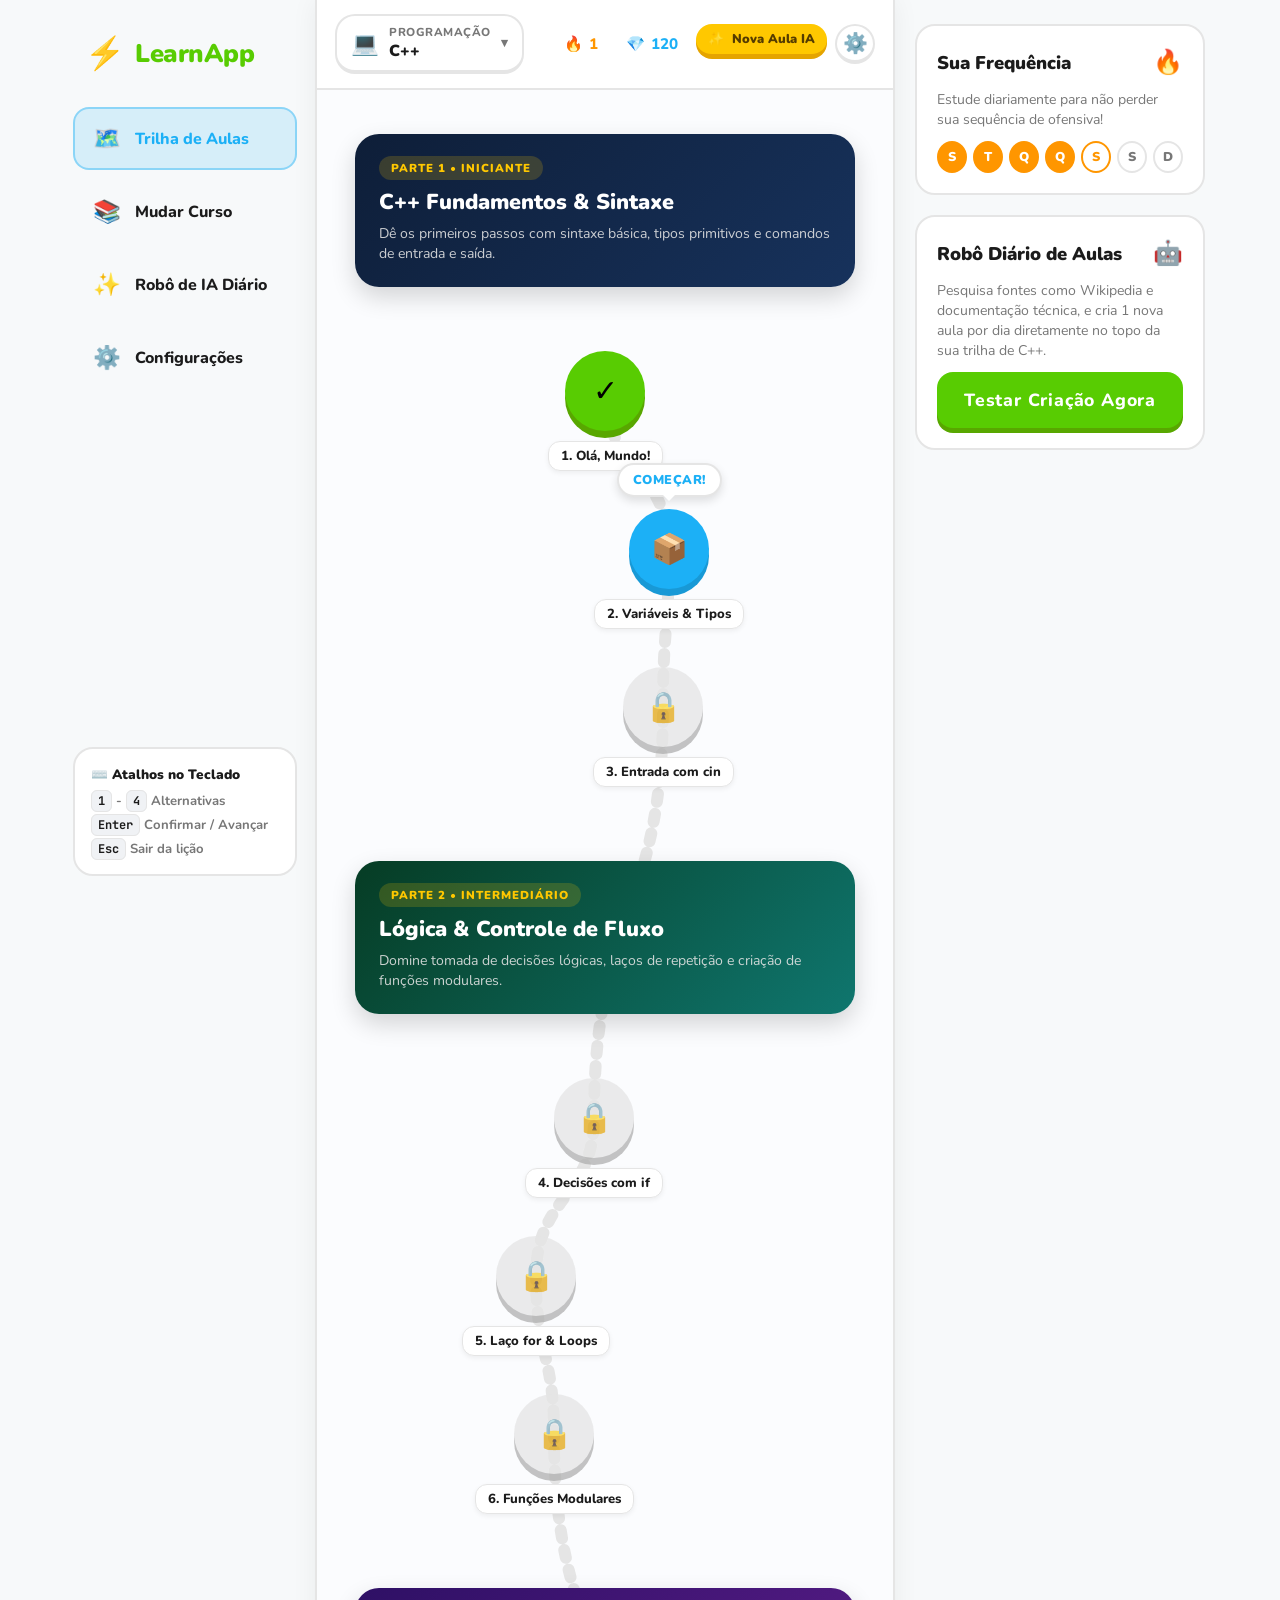
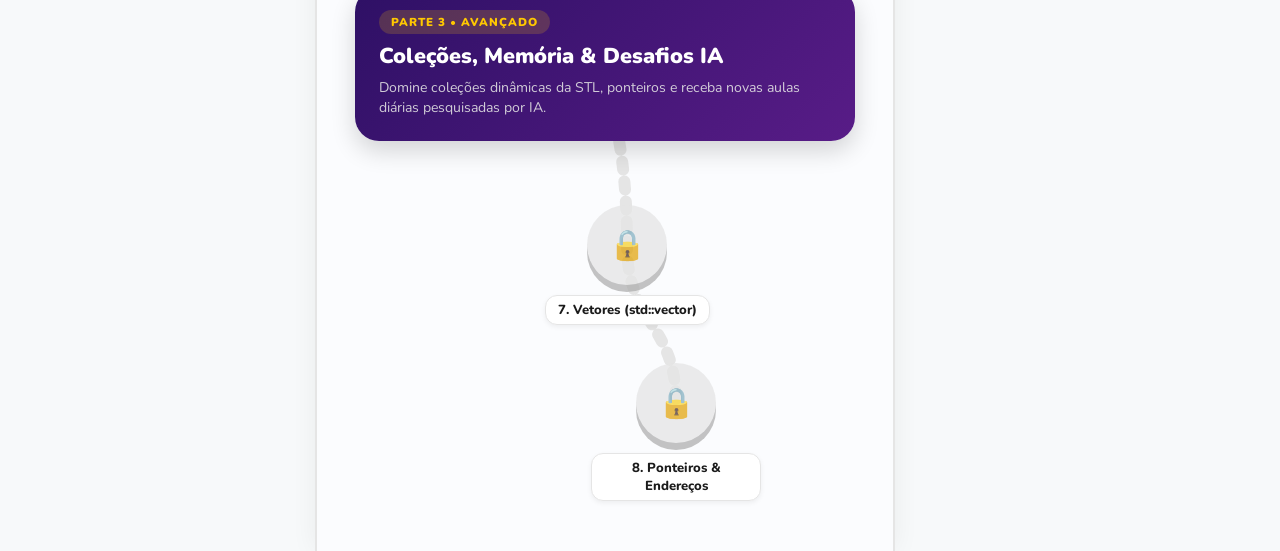
==== commit 82c18ce6: "feat: Estrutura linguagens em partes por grau de dificuldade com cards separadores e ativa otimizaca" ====
--- a/android/app/src/main/assets/index.html
+++ b/android/app/src/main/assets/index.html
@@ -78,23 +78,14 @@
             <span class="stat-icon">💎</span>
             <span class="stat-value" id="xp-count">120</span>
           </div>
+          <button class="btn-generator-action btn-header-action" id="btn-simulate-daily" title="Simula a criação automática de uma nova aula hoje">
+            <span class="sparkle">✨</span> Nova Aula IA
+          </button>
           <button class="settings-btn" id="btn-open-settings" title="Abrir Configurações">
             ⚙️
           </button>
         </div>
       </header>
-
-      <!-- Banner Informativo do Tópico Atual -->
-      <section class="topic-hero">
-        <div class="hero-content">
-          <div class="hero-tag">Trilha Ativa</div>
-          <h1 id="hero-subtopic-title">C++ Fundamentos</h1>
-          <p id="hero-subtopic-desc">Aprenda a linguagem de alta performance passo a passo com aulas interativas diárias.</p>
-        </div>
-        <button class="btn-generator-action" id="btn-simulate-daily" title="Simula a criação automática de uma nova aula hoje">
-          <span class="sparkle">✨</span> Nova Aula IA
-        </button>
-      </section>
 
       <!-- Caminho de Aprendizado (Path estilo Duolingo em Zigzag) -->
       <section class="path-container" id="path-container">
--- a/android/app/src/main/assets/css/styles.css
+++ b/android/app/src/main/assets/css/styles.css
@@ -529,6 +529,21 @@
   border-bottom-width: 1px;
 }
 
+.btn-header-action {
+  padding: 6px 12px;
+  font-size: 0.8rem;
+  box-shadow: 0 3px 0 var(--color-gold-shadow);
+  border-bottom-width: 2px;
+  white-space: nowrap;
+}
+
+@media (max-width: 420px) {
+  .btn-header-action {
+    padding: 6px 8px;
+    font-size: 0.75rem;
+  }
+}
+
 /* ==========================================================================
    Caminho de Aprendizado (Path de Baixo para Cima)
    ========================================================================== */
@@ -544,18 +559,66 @@
   transition: background-color 0.25s ease;
 }
 
-.path-peak-badge, .path-base-badge {
-  font-size: 0.78rem;
-  font-weight: 800;
+/* ==========================================================================
+   Cards de Seções por Grau de Dificuldade (Estilo Duolingo)
+   ========================================================================== */
+.section-card {
+  width: 92%;
+  max-width: 500px;
+  border-radius: 24px;
+  padding: 22px 24px;
+  margin: 36px auto 26px auto;
+  color: #ffffff;
+  display: flex;
+  flex-direction: column;
+  gap: 8px;
+  position: relative;
+  z-index: 3;
+  box-shadow: 0 10px 25px rgba(0, 0, 0, 0.16);
+  user-select: none;
+}
+
+.section-card:first-child {
+  margin-top: 10px;
+}
+
+.section-card.gradient-blue {
+  background: linear-gradient(135deg, #0e1e38 0%, #17325c 100%);
+}
+
+.section-card.gradient-green {
+  background: linear-gradient(135deg, #063c24 0%, #0f766e 100%);
+}
+
+.section-card.gradient-purple {
+  background: linear-gradient(135deg, #2e1065 0%, #581c87 100%);
+}
+
+.section-badge {
+  display: inline-block;
+  font-size: 0.72rem;
+  font-weight: 900;
+  letter-spacing: 1px;
   text-transform: uppercase;
-  color: var(--text-secondary);
-  background: var(--bg-surface);
-  border: 1px dashed var(--border-color);
-  padding: 6px 14px;
+  color: var(--color-gold);
+  background: rgba(255, 200, 0, 0.18);
+  padding: 4px 12px;
   border-radius: var(--border-radius-pill);
-  z-index: 3;
-  margin: 10px 0;
-  letter-spacing: 0.5px;
+  width: fit-content;
+}
+
+.section-title {
+  font-size: 1.35rem;
+  font-weight: 900;
+  color: #ffffff;
+  line-height: 1.3;
+}
+
+.section-desc {
+  font-size: 0.88rem;
+  opacity: 0.88;
+  line-height: 1.45;
+  color: #e5e5e5;
 }
 
 .path-connector-svg {
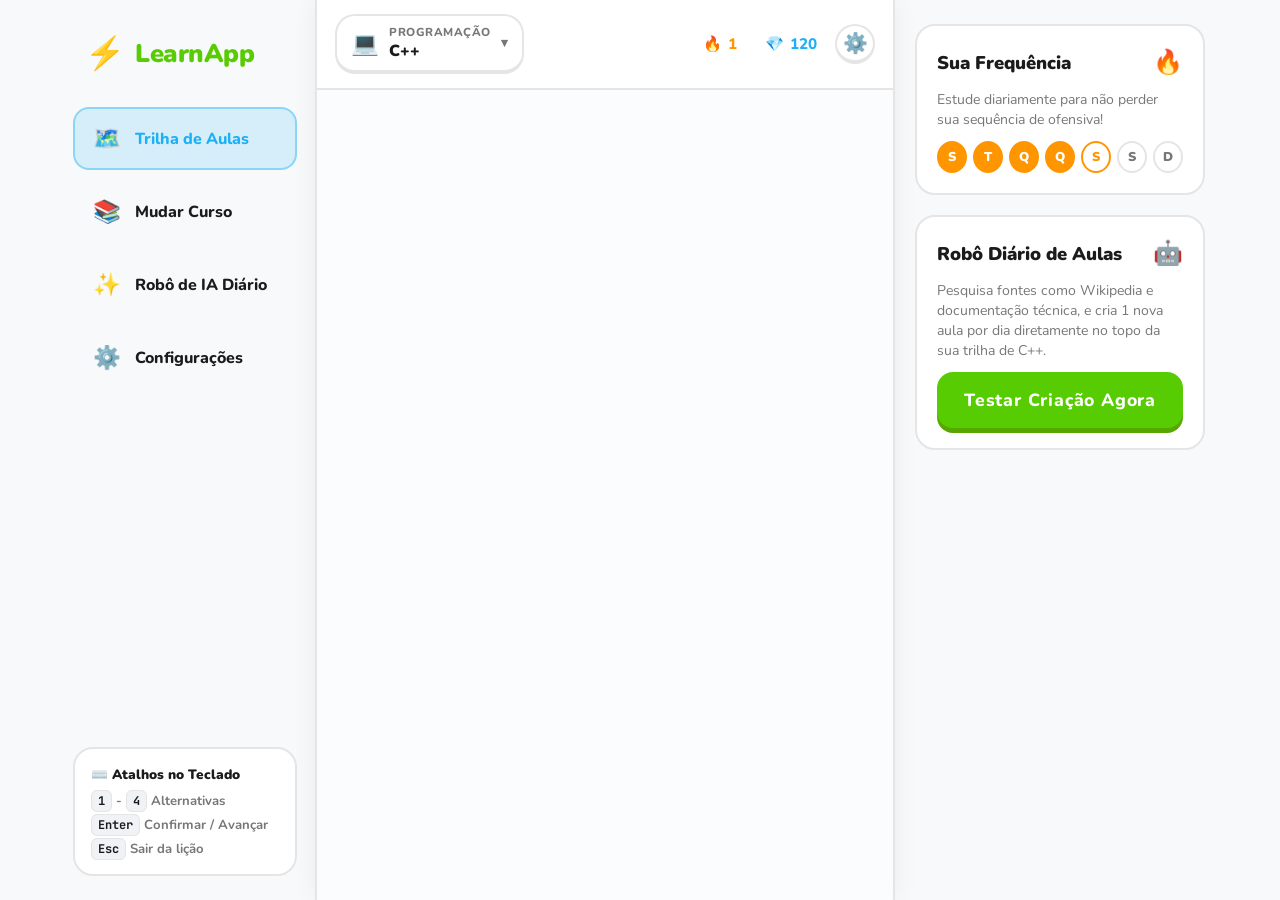
==== commit a4bfb19c: "feat: expand lessons with interactive code editor, quick C++ chips, terminal simulation and remove n" ====
--- a/android/app/src/main/assets/index.html
+++ b/android/app/src/main/assets/index.html
@@ -78,9 +78,6 @@
             <span class="stat-icon">💎</span>
             <span class="stat-value" id="xp-count">120</span>
           </div>
-          <button class="btn-generator-action btn-header-action" id="btn-simulate-daily" title="Simula a criação automática de uma nova aula hoje">
-            <span class="sparkle">✨</span> Nova Aula IA
-          </button>
           <button class="settings-btn" id="btn-open-settings" title="Abrir Configurações">
             ⚙️
           </button>
@@ -230,7 +227,7 @@
 
         <!-- Rodapé do Modal -->
         <div class="settings-footer-info">
-          <strong>LearnApp v1.2.4</strong>
+          <strong>LearnApp v1.5.0</strong>
           <span>Android Kotlin & Web PWA • Modo Offline Ativo</span>
         </div>
       </div>
--- a/android/app/src/main/assets/css/styles.css
+++ b/android/app/src/main/assets/css/styles.css
@@ -1311,6 +1311,221 @@
   line-height: 1.5;
 }
 
+/* ==========================================================================
+   Passo: Desafio de Código Interativo (Code Challenge)
+   ========================================================================== */
+.code-challenge-container {
+  display: flex;
+  flex-direction: column;
+  gap: 12px;
+  width: 100%;
+}
+
+.mission-banner {
+  background: linear-gradient(135deg, rgba(28, 176, 246, 0.12) 0%, rgba(88, 204, 2, 0.12) 100%);
+  border: 2px solid var(--color-blue);
+  border-radius: 18px;
+  padding: 14px 18px;
+  display: flex;
+  align-items: flex-start;
+  gap: 12px;
+}
+
+.mission-icon {
+  font-size: 1.6rem;
+  line-height: 1;
+}
+
+.mission-text {
+  font-size: 0.96rem;
+  line-height: 1.45;
+  color: var(--text-main);
+}
+
+.mission-text strong {
+  color: var(--color-blue);
+  display: block;
+  margin-bottom: 2px;
+}
+
+/* Caixa do Editor de Código */
+.code-editor-box {
+  background: #181c24;
+  border: 2px solid #2b3240;
+  border-radius: 18px;
+  overflow: hidden;
+  box-shadow: 0 8px 24px rgba(0, 0, 0, 0.3);
+  display: flex;
+  flex-direction: column;
+}
+
+.editor-window-bar {
+  background: #13161c;
+  padding: 10px 14px;
+  display: flex;
+  align-items: center;
+  justify-content: space-between;
+  border-bottom: 1px solid #252b36;
+}
+
+.editor-dots {
+  display: flex;
+  gap: 6px;
+}
+
+.editor-dot {
+  width: 10px;
+  height: 10px;
+  border-radius: 50%;
+}
+
+.editor-dot.red { background: #ff5f56; }
+.editor-dot.yellow { background: #ffbd2e; }
+.editor-dot.green { background: #27c93f; }
+
+.editor-filename {
+  font-family: var(--font-mono);
+  font-size: 0.8rem;
+  font-weight: 700;
+  color: #8b949e;
+}
+
+.code-prefix, .code-suffix {
+  font-family: var(--font-mono);
+  font-size: 0.88rem;
+  color: #798394;
+  padding: 10px 16px;
+  background: #181c24;
+  white-space: pre-wrap;
+  user-select: none;
+  line-height: 1.45;
+}
+
+.code-prefix {
+  padding-bottom: 2px;
+}
+
+.code-suffix {
+  padding-top: 2px;
+}
+
+.code-editor-input {
+  width: 100%;
+  font-family: var(--font-mono);
+  font-size: 1rem;
+  line-height: 1.5;
+  color: #4ade80;
+  background: #0f1217;
+  border: none;
+  outline: none;
+  padding: 12px 16px;
+  resize: vertical;
+  min-height: 80px;
+  border-top: 1px dashed #2d3648;
+  border-bottom: 1px dashed #2d3648;
+  caret-color: #ffffff;
+}
+
+.code-editor-input::placeholder {
+  color: #475569;
+  font-style: italic;
+}
+
+/* Barra de Símbolos Rápidos (Chips Táteis) para Mobile / Android */
+.quick-chips-wrapper {
+  display: flex;
+  flex-direction: column;
+  gap: 6px;
+  margin-top: 4px;
+}
+
+.quick-chips-label {
+  font-size: 0.75rem;
+  font-weight: 800;
+  text-transform: uppercase;
+  color: var(--text-secondary);
+  letter-spacing: 0.5px;
+}
+
+.quick-chips-scroll {
+  display: flex;
+  gap: 8px;
+  overflow-x: auto;
+  padding-bottom: 4px;
+  -webkit-overflow-scrolling: touch;
+}
+
+.chip-btn {
+  background: var(--bg-card);
+  border: 2px solid var(--border-color);
+  border-bottom: 3px solid var(--border-color);
+  border-radius: 12px;
+  padding: 8px 12px;
+  font-family: var(--font-mono);
+  font-size: 0.86rem;
+  font-weight: 700;
+  color: var(--text-main);
+  white-space: nowrap;
+  cursor: pointer;
+  transition: all 0.1s ease;
+  user-select: none;
+}
+
+.chip-btn:hover {
+  background: var(--bg-subtle);
+  border-color: var(--color-blue);
+  color: var(--color-blue);
+}
+
+.chip-btn:active {
+  transform: translateY(2px);
+  border-bottom-width: 1px;
+}
+
+/* Console Terminal Simulado */
+.terminal-simulator {
+  background: #090b0e;
+  border: 2px solid #1f242d;
+  border-radius: 16px;
+  margin-top: 6px;
+  overflow: hidden;
+  font-family: var(--font-mono);
+}
+
+.terminal-header {
+  background: #14171d;
+  padding: 6px 14px;
+  display: flex;
+  align-items: center;
+  justify-content: space-between;
+  border-bottom: 1px solid #1f242d;
+}
+
+.term-title {
+  font-size: 0.75rem;
+  color: #64748b;
+  font-weight: 700;
+}
+
+.term-output {
+  padding: 12px 16px;
+  font-size: 0.86rem;
+  line-height: 1.5;
+  color: #94a3b8;
+  white-space: pre-wrap;
+  margin: 0;
+  max-height: 140px;
+  overflow-y: auto;
+}
+
+.term-output.success {
+  color: #38ef7d;
+}
+
+.term-output.error {
+  color: #ff6b6b;
+}
+
 /* Botões Gigantes de Alternativas (Quiz) */
 .quiz-options-list {
   display: flex;
